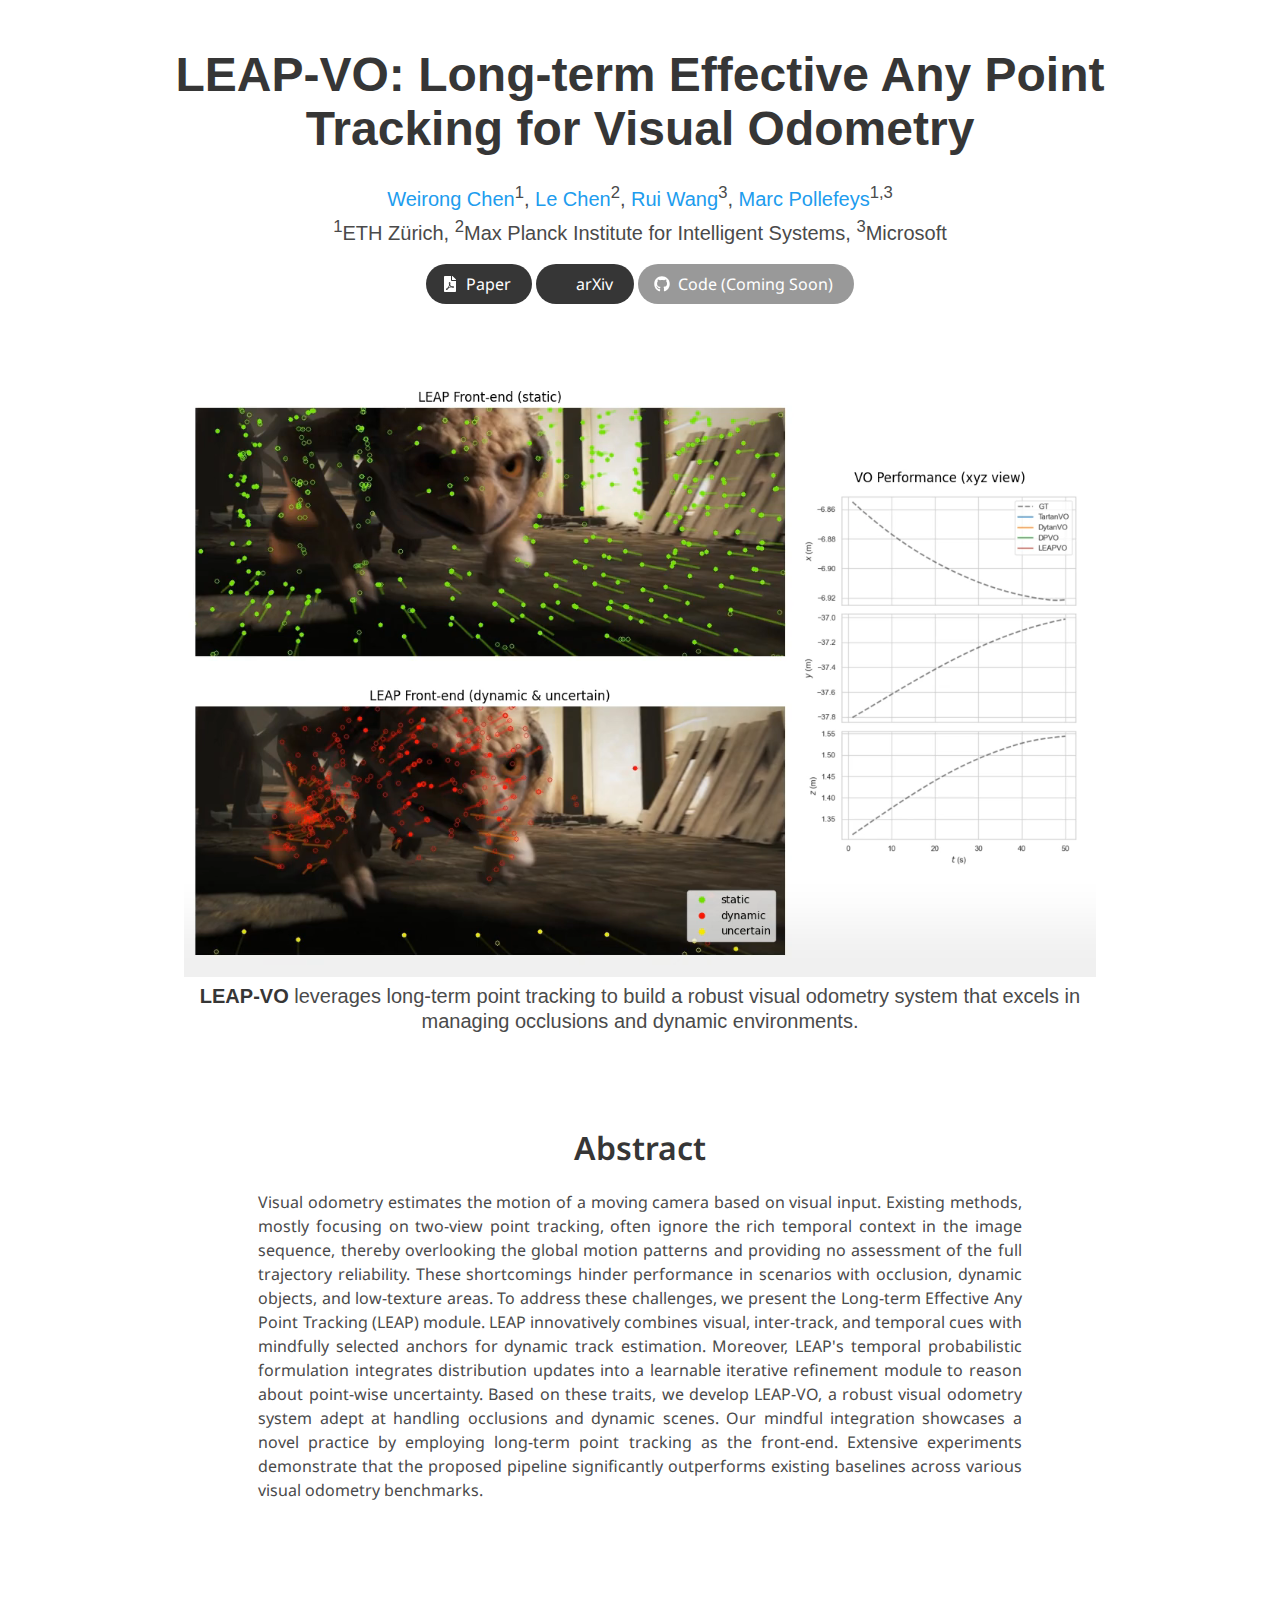
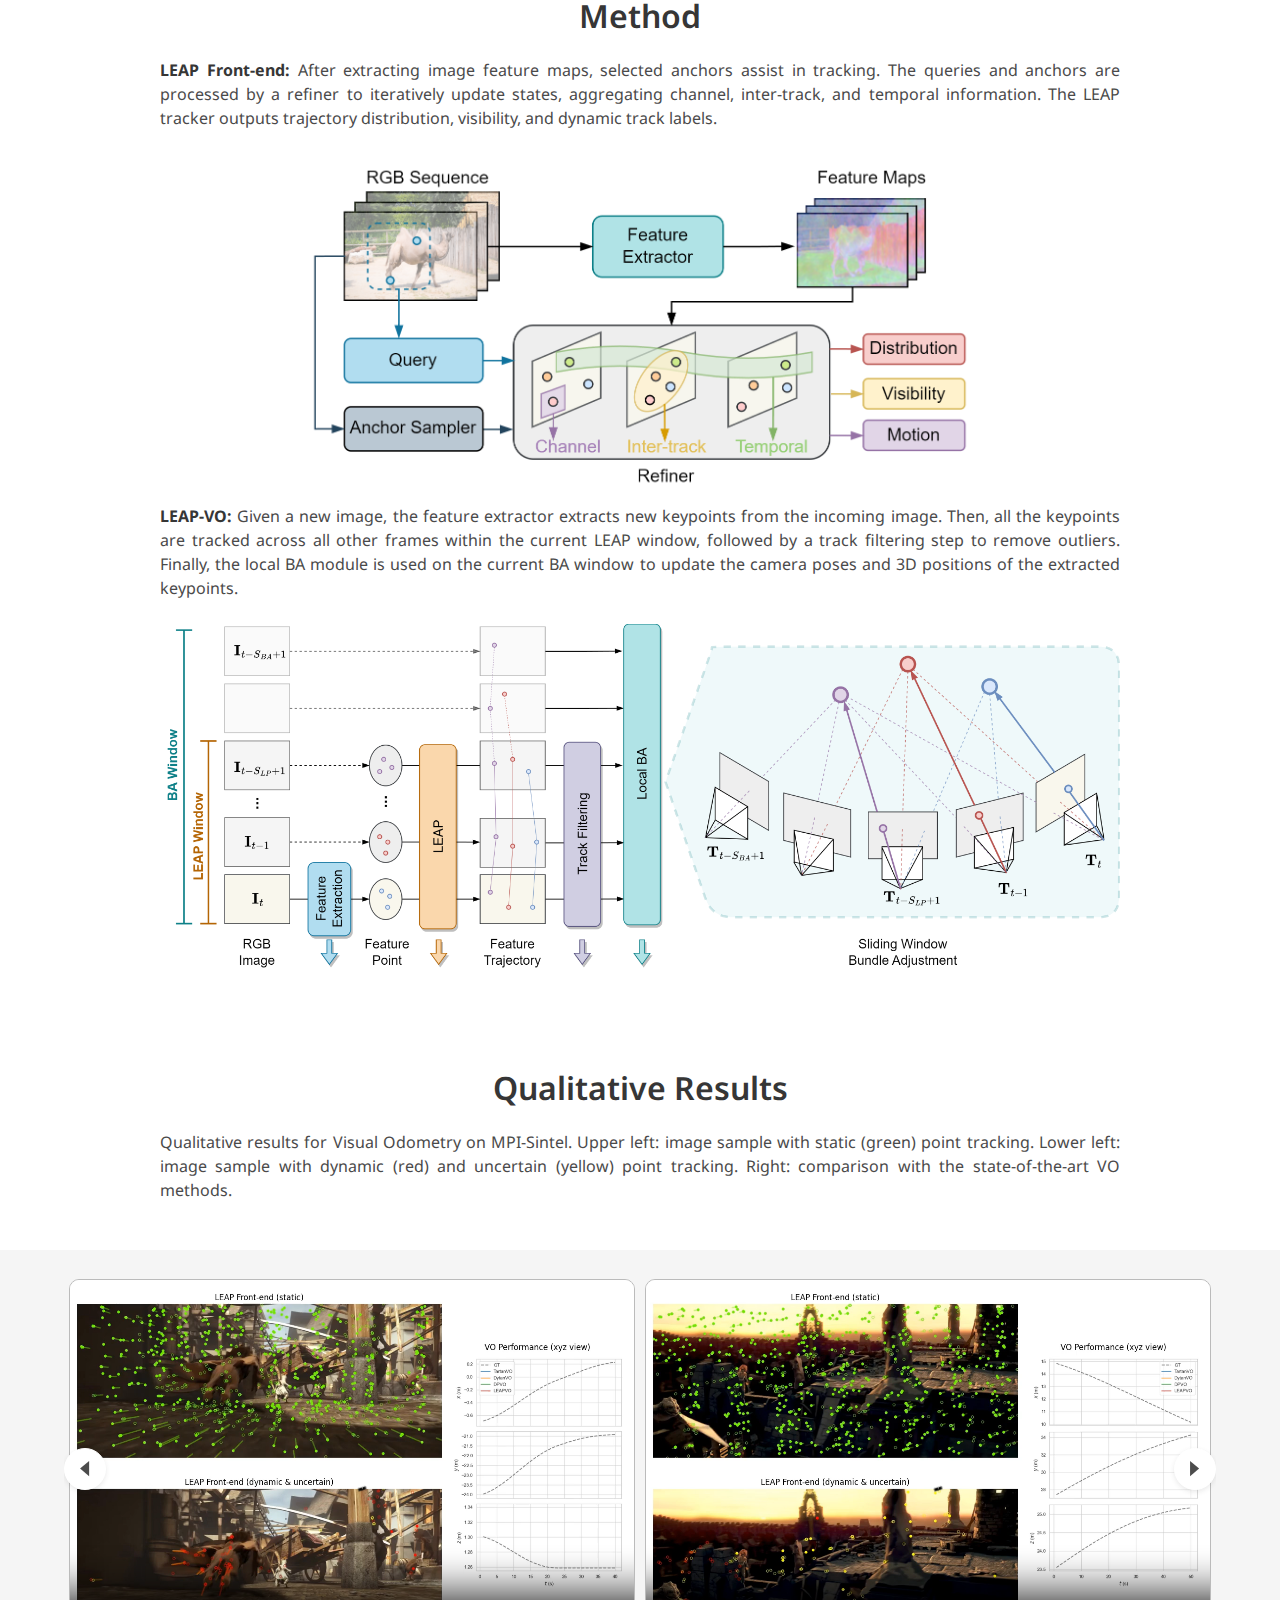
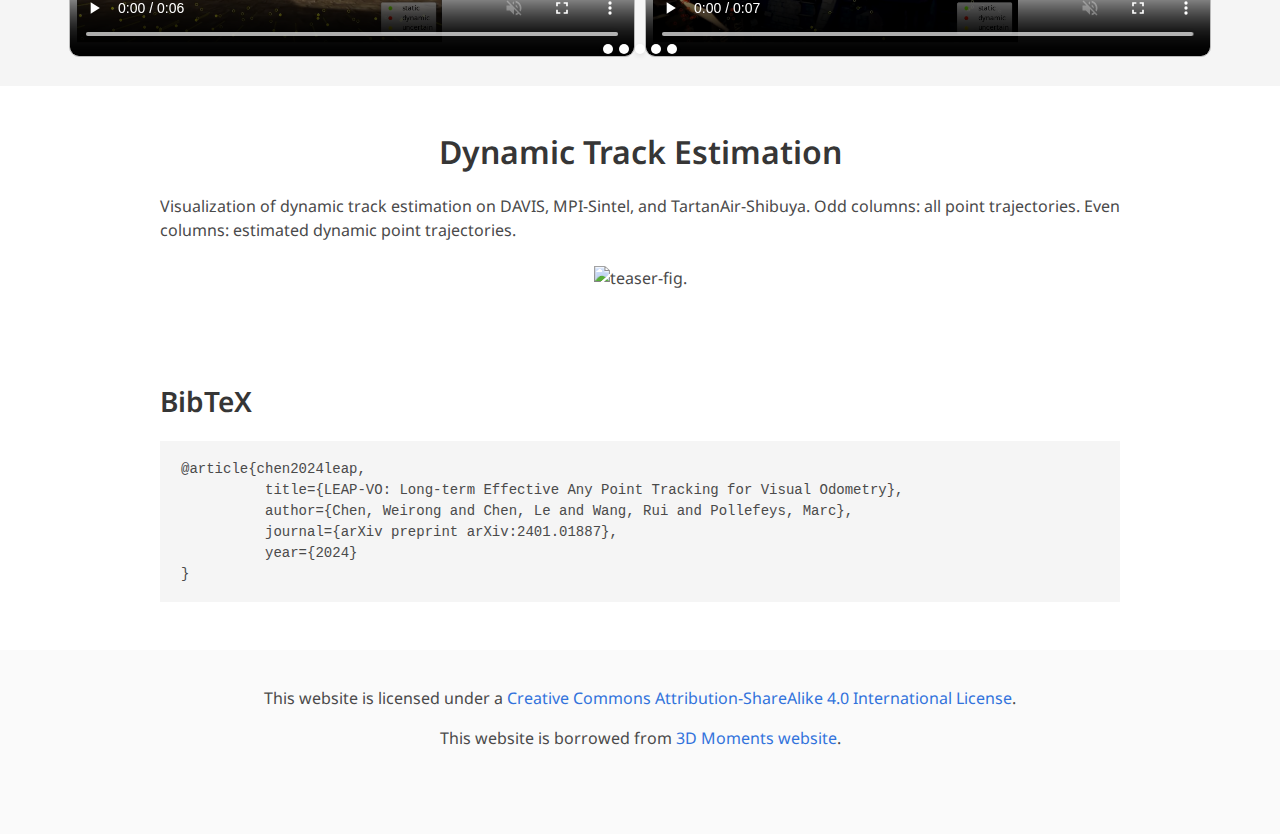
==== projects/leapvo/index.html @ bb76ff31 "first commit" ====
<!DOCTYPE html>
<html>
<head>
  <meta charset="utf-8">
  <meta name="description"
        content="Long-term Effective Any Point Tracking for Visual Odometry">
  <meta name="keywords" content="LEAPVO, visual odometry">
  <meta name="viewport" content="width=device-width, initial-scale=1">
  <title>LEAP-VO: Long-term Effective Any Point Tracking for Visual Odometry</title>

  <!-- Global site tag (gtag.js) - Google Analytics -->
  <script async src="https://www.googletagmanager.com/gtag/js?id=G-PYVRSFMDRL"></script>
  <script>
    window.dataLayer = window.dataLayer || [];

    function gtag() {
      dataLayer.push(arguments);
    }

    gtag('js', new Date());

    gtag('config', 'G-PYVRSFMDRL');
  </script>

  <link href="https://fonts.googleapis.com/css?family=Google+Sans|Noto+Sans|Castoro"
        rel="stylesheet">

  <link rel="stylesheet" href="./static/css/bulma.min.css">
  <link rel="stylesheet" href="./static/css/bulma-carousel.min.css">
  <link rel="stylesheet" href="./static/css/bulma-slider.min.css">
  <link rel="stylesheet" href="./static/css/fontawesome.all.min.css">
  <link rel="stylesheet"
        href="https://cdn.jsdelivr.net/gh/jpswalsh/academicons@1/css/academicons.min.css">
  <link rel="stylesheet" href="./static/css/index.css">

  <script src="https://ajax.googleapis.com/ajax/libs/jquery/3.5.1/jquery.min.js"></script>
  <script defer src="./static/js/fontawesome.all.min.js"></script>
  <script src="./static/js/bulma-carousel.min.js"></script>
  <script src="./static/js/bulma-slider.min.js"></script>
  <script src="./static/js/index.js"></script>
</head>
<body>

<section class="hero">
  <div class="hero-body">
    <div class="container is-max-desktop">
      <div class="columns is-centered">
        <div class="column has-text-centered">
          <h1 class="title is-1 publication-title">LEAP-VO: Long-term Effective Any Point Tracking for Visual Odometry</h1>
          <div class="is-size-5 publication-authors">
            <span class="author-block">
              <a href="https://chiaki530.github.io/">Weirong Chen</a><sup>1</sup>,</span>
            <span class="author-block">
              <a href="https://clthegoat.github.io/">Le Chen</a><sup>2</sup>,</span>
            <span class="author-block">
              <a href="https://rui2016.github.io/">Rui Wang</a><sup>3</sup>,
            </span>
            <span class="author-block">
              <a href="https://people.inf.ethz.ch/marc.pollefeys/">Marc Pollefeys</a><sup>1,3</sup>
            </span>           
          </div>

          <div class="is-size-5 publication-authors">
            <span class="author-block"><sup>1</sup>ETH Zürich,</span>
            <span class="author-block"><sup>2</sup>Max Planck Institute for Intelligent Systems,</span>
            <span class="author-block"><sup>3</sup>Microsoft</span>
          </div>

          
          <div class="column has-text-centered">
            <div class="publication-links">
              <!-- PDF Link. -->
              <span class="link-block">
                <a href="static/pdfs/2401.01887.pdf"
                   class="external-link button is-normal is-rounded is-dark">
                  <span class="icon">
                      <i class="fas fa-file-pdf"></i>
                  </span>
                  <span>Paper</span>
                </a>
              </span>
              <span class="link-block">
                <a href="https://arxiv.org/abs/2401.01887"
                   class="external-link button is-normal is-rounded is-dark">
                  <span class="icon">
                      <i class="ai ai-arxiv"></i>
                  </span>
                  <span>arXiv</span>
                </a>
              </span>
              <!-- Video Link. -->
              <!-- <span class="link-block">
                <a href="#overview_video"
                   class="external-link button is-normal is-rounded is-dark">
                  <span class="icon">
                      <i class="fab fa-youtube"></i>
                  </span>
                  <span>Video</span>
                </a>
              </span> -->
              <!-- Supp Link. -->
              <!-- <span class="link-block">
                <a href="static/pdfs/supp.pdf"
                   class="external-link button is-normal is-rounded is-dark">
                  <span class="icon">
                      <i class="fas fa-file-pdf"></i>
                  </span>
                  <span>Supp</span>
                </a>
              </span> -->
              <!-- Code Link. -->
              <span class="link-block">
                <a href=""
                class="external-link button is-normal is-rounded is-dark" disabled="">
               <span class="icon">
                   <i class="fab fa-github"></i>
               </span>
               <span>Code (Coming Soon)</span>
               </a>
              </span>
              <!-- Dataset Link. -->
              <!-- <span class="link-block">
                <a href="https://github.com/google/nerfies/releases/tag/0.1"
                   class="external-link button is-normal is-rounded is-dark">
                  <span class="icon">
                      <i class="far fa-images"></i>
                  </span>
                  <span>Data</span>
                  </a>
              </span> -->
            </div>

          </div>
        </div>
      </div>
    </div>
  </div>
</section>


<section class="hero teaser">
  <div class="container is-max-desktop">
    <div class="hero-body">
      <video id="teaser" autoplay muted loop playsinline controls width="100%">
        <source src="static/videos/sintel_market_5.mp4" type="video/mp4">
      </video>
      <h2 class="subtitle has-text-centered">
        <strong>LEAP-VO</strong> leverages long-term point tracking to build a robust visual odometry system that excels in managing occlusions and dynamic environments.
      </h2>
    </div>
  </div>
</section>





<section class="section">
  <div class="container is-max-desktop">
    <!-- Abstract. -->
    <div class="columns is-centered has-text-centered">
      <div class="column is-four-fifths">
        <h2 class="title is-3">Abstract</h2>
        <div class="content has-text-justified">
          <p>
            Visual odometry estimates the motion of a moving camera based on visual input. 
            Existing methods, mostly focusing on two-view point tracking, often ignore the rich temporal context in the image sequence, 
            thereby overlooking the global motion patterns and providing no assessment of the full trajectory reliability. 
            These shortcomings hinder performance in scenarios with occlusion, dynamic objects, 
            and low-texture areas. To address these challenges, we present the Long-term Effective Any Point Tracking (LEAP) module. 
            LEAP innovatively combines visual, inter-track, and temporal cues with mindfully selected anchors for dynamic track estimation. 
            Moreover, LEAP's temporal probabilistic formulation integrates distribution updates into a learnable iterative refinement module to reason about point-wise uncertainty.
            Based on these traits, we develop LEAP-VO, a robust visual odometry system adept at handling occlusions and dynamic scenes. 
            Our mindful integration showcases a novel practice by employing long-term point tracking as the front-end. 
            Extensive experiments demonstrate that the proposed pipeline significantly outperforms existing baselines across various visual odometry benchmarks.
          </p>
        </div>
      </div>
    </div>
    <!--/ Abstract. -->

<!-- <div align="center" style="margin-top:80px;" style="margin-bottom:120px;">
<img style='height: auto; width: 75%; object-fit: contain' src="static/images/overview.png" alt="overview_image">
</div>  -->

    <!-- Paper video. -->
    <!-- <div class="columns is-centered has-text-centered">
      <div class="column is-four-fifths">
        <h2 class="title is-3">Video</h2>
        <a id="overview_video"></a>
          <video id="teaser" playsinline controls width="100%">
            <source src="static/videos/overview_video.mp4" type="video/mp4">
          </video>
      </div>
    </div> -->
    <!--/ Paper video. -->
  </div>
</section>



<section class="section">
  <div class="container is-max-desktop">
    <!-- Abstract. -->
    <div class="columns is-centered has-text-centered">
      <div class="column">
        <h2 class="title is-3">Method</h2>
        <!-- <h3 class="title is-4">LEAP Front-end</h3> -->
        <div class="content has-text-justified">
          <p>
            <strong>LEAP Front-end:</strong> After extracting image feature maps, selected anchors assist in tracking. 
            The queries and anchors are processed by a refiner to iteratively update states, aggregating channel, inter-track, and temporal information. 
            The LEAP tracker outputs trajectory distribution, visibility, and dynamic track labels.
          </p>
        </div>
        <img src="./static/images/leap_frontend.png"
                  class="teaser-fig"
                  width="70%"
                  alt="teaser-fig."/>
        <!-- <h3 class="title is-4">LEAP VO</h3> -->
        <div class="content has-text-justified">
                    <p>
                      <strong>LEAP-VO:</strong> Given a new image, the feature extractor extracts new keypoints from the incoming image. 
                      Then, all the keypoints are tracked across all other frames within the current LEAP window, followed by a track filtering step to remove outliers. 
                      Finally, the local BA module is used on the current BA window to update the camera poses and 3D positions of the extracted keypoints. 
                    </p>
                    </div>
        <img src="./static/images/leap_vo.png"
        class="teaser-fig"
        alt="teaser-fig."/>


      </div>
    </div>
    <!--/ Abstract. -->
  </div>
</section>

<section class="section">
    <div class="container is-max-desktop">
      <!-- Exp. -->
      <div class="columns is-centered has-text-centered">
        <div class="column">
          <h2 class="title is-3">Qualitative Results</h2>
          <div class="content has-text-justified">
            <p>
            Qualitative results for Visual Odometry on MPI-Sintel.
            Upper left: image sample with static (green) point tracking. 
            Lower left: image sample with dynamic (red) and uncertain (yellow) point tracking. 
            Right: comparison with the state-of-the-art VO methods. 
            </p>
          </div>
  
        </div>
      </div>
      <!--/ Exp. -->
    </div>
</section>

  <section class="hero is-light is-small">
    <div class="hero-body">
      <div class="container">
        <div id="results-carousel" class="carousel results-carousel">
          <div class="item item-fullbody">
            <video poster="" id="fullbody" autoplay playsinline controls muted loop height="100%">
              <source src="static/videos/sintel_market_6.mp4"
                      type="video/mp4">
            </video>
          </div>
  
          <div class="item item-shiba">
            <video poster="" id="shiba" autoplay playsinline controls muted loop height="100%">
              <source src="static/videos/sintel_temple_2.mp4"
                      type="video/mp4">
            </video>
          </div>
          <div class="item item-toby">
            <video poster="" id="toby" autoplay playsinline controls muted loop height="100%">
              <source src="static/videos/sintel_market_5.mp4"
                      type="video/mp4">
            </video>
          </div>
          <div class="item item-chair-tp">
            <video poster="" id="chair-tp" autoplay playsinline controls muted loop width="100%">
              <source src="static/videos/sintel_sleeping_2.mp4"
                      type="video/mp4">
            </video>
          </div>
          <div class="item item-chair-tp">
            <video poster="" id="chair-tp" autoplay playsinline controls muted loop width="100%">
              <source src="static/videos/sintel_market_2.mp4"
                      type="video/mp4">
            </video>
          </div>
        </div>
      </div>
    </div>
  </section>


  <section class="section">
    <div class="container is-max-desktop">
      <!-- Exp. -->
      <div class="columns is-centered has-text-centered">
        <div class="column">  
          <h2 class="title is-3">Dynamic Track Estimation</h3>
          <div class="content has-text-justified">
            <p>
              Visualization of dynamic track estimation on DAVIS, MPI-Sintel, and TartanAir-Shibuya.
              Odd columns: all point trajectories. Even columns:  estimated dynamic point trajectories.
            </p>
          </div>
          <img src="./static/images/dyn_combine.png"
                    class="teaser-fig"
                    alt="teaser-fig."/>
        </div>
      </div>
      <!--/ Exp. -->
    </div>
  </section>

  <section class="section" id="BibTeX">
  <div class="container is-max-desktop content">
    <h2 class="title">BibTeX</h2>
    <pre><code>@article{chen2024leap,
          title={LEAP-VO: Long-term Effective Any Point Tracking for Visual Odometry},
          author={Chen, Weirong and Chen, Le and Wang, Rui and Pollefeys, Marc},
          journal={arXiv preprint arXiv:2401.01887},
          year={2024}
}</code></pre>
  </div>
</section>



<footer class="footer">
  <div align="center" class="container">
    <div class="columns is-centered">
        <div class="content">
          <p>
            This website is licensed under a <a rel="license"
                                                href="http://creativecommons.org/licenses/by-sa/4.0/">Creative
            Commons Attribution-ShareAlike 4.0 International License</a>.
          </p>
          <p>
            This website is borrowed from <a href="https://github.com/3d-moments/3d-moments.github.io">3D Moments website</a>.
          </p>
          </div>
      </div>
    </div>
</footer>


</body>
</html>
---- projects/leapvo/static/css/index.css ----
body {
  font-family: 'Noto Sans', sans-serif;
}


.footer .icon-link {
    font-size: 25px;
    color: #000;
}

.link-block a {
    margin-top: 5px;
    margin-bottom: 5px;
}

.dnerf {
  font-variant: small-caps;
}


.teaser .hero-body {
  padding-top: 0;
  padding-bottom: 3rem;
}

.teaser {
  font-family: 'Google Sans', sans-serif;
}


.publication-title {
}

.publication-banner {
  max-height: parent;

}

.publication-banner video {
  position: relative;
  left: auto;
  top: auto;
  transform: none;
  object-fit: fit;
}

.publication-header .hero-body {
}

.publication-title {
    font-family: 'Google Sans', sans-serif;
}

.publication-authors {
    font-family: 'Google Sans', sans-serif;
}

.publication-venue {
    color: #555;
    width: fit-content;
    font-weight: bold;
}

.publication-awards {
    color: #ff3860;
    width: fit-content;
    font-weight: bolder;
}

.publication-authors {
}

.publication-authors a {
   color: hsl(204, 86%, 53%) !important;
}

.publication-authors a:hover {
    text-decoration: underline;
}

.author-block {
  display: inline-block;
}

.publication-banner img {
}

.publication-authors {
  /*color: #4286f4;*/
}

.publication-video {
    position: relative;
    width: 100%;
    height: 0;
    padding-bottom: 56.25%;

    overflow: hidden;
    border-radius: 10px !important;
}

.publication-video iframe {
    position: absolute;
    top: 0;
    left: 0;
    width: 100%;
    height: 100%;
}

.publication-body img {
}

.results-carousel {
  overflow: hidden;
  margin: auto;
}

.results-carousel .item {
  margin: 5px;
  overflow: hidden;
  border: 1px solid #bbb;
  border-radius: 10px;
  padding: 0;
  font-size: 0;
/*  display: flex;
  background-color: rgba(0, 0, 0, 1);
  flex-basis: fit-content;
  height: 583px;*/
}

.results-carousel video {
  margin: 0 auto;
}


.interpolation-panel {
  background: #f5f5f5;
  border-radius: 10px;
}

.interpolation-panel .interpolation-image {
  width: 100%;
  border-radius: 5px;
}

.interpolation-video-column {
}

.interpolation-panel .slider {
  margin: 0 !important;
}

.interpolation-panel .slider {
  margin: 0 !important;
}

#interpolation-image-wrapper {
  width: 100%;
}
#interpolation-image-wrapper img {
  border-radius: 5px;
}

#result_video_side {
    width: auto;
    height: 500px;
    object-fit: cover;
}


#result_video_updown {
    width: auto;
    height: 400px;
    object-fit: cover;
}

#result_video_spiral {
    width: auto;
    height: 390px;
    object-fit: cover;
}


#result_video_zooming {
    width: auto;
    height: 398px;
    object-fit: cover;
}

#failure_video {
    width: auto;
    height: 335px;
    object-fit: cover;
}
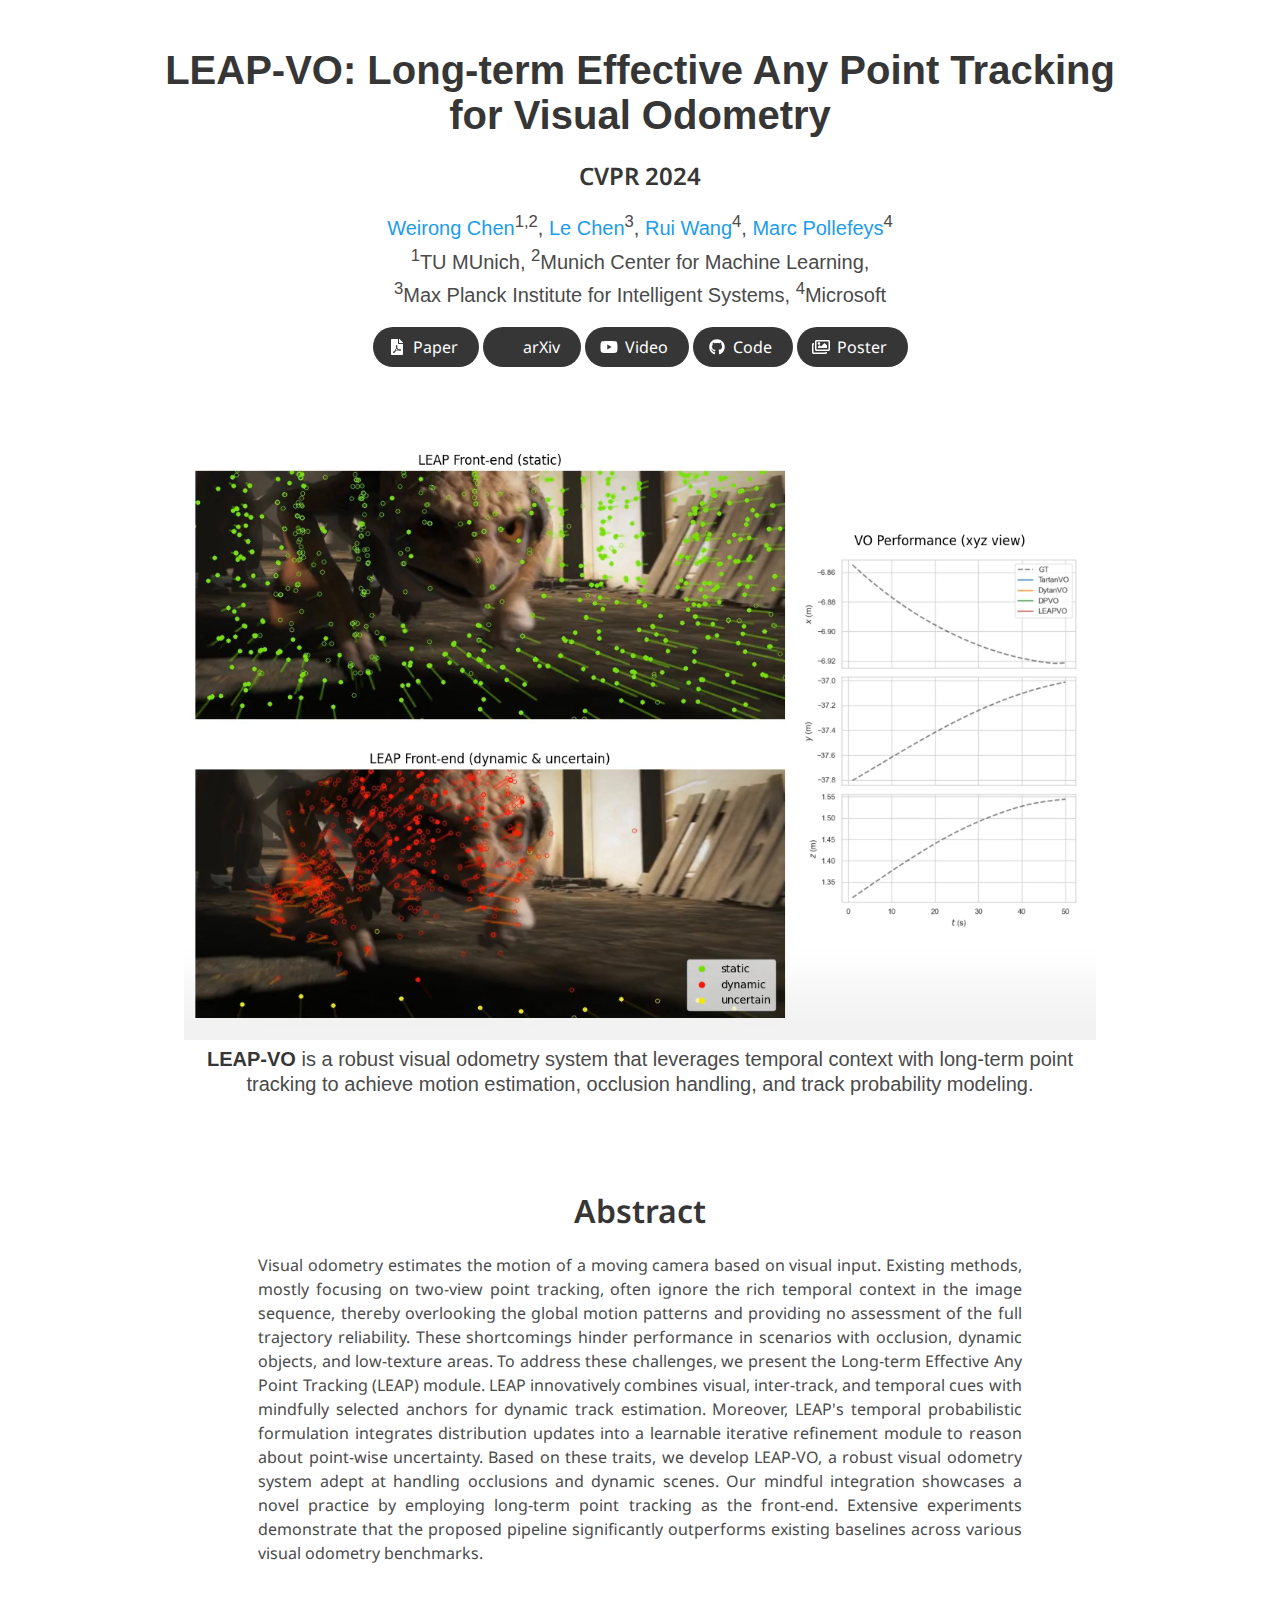
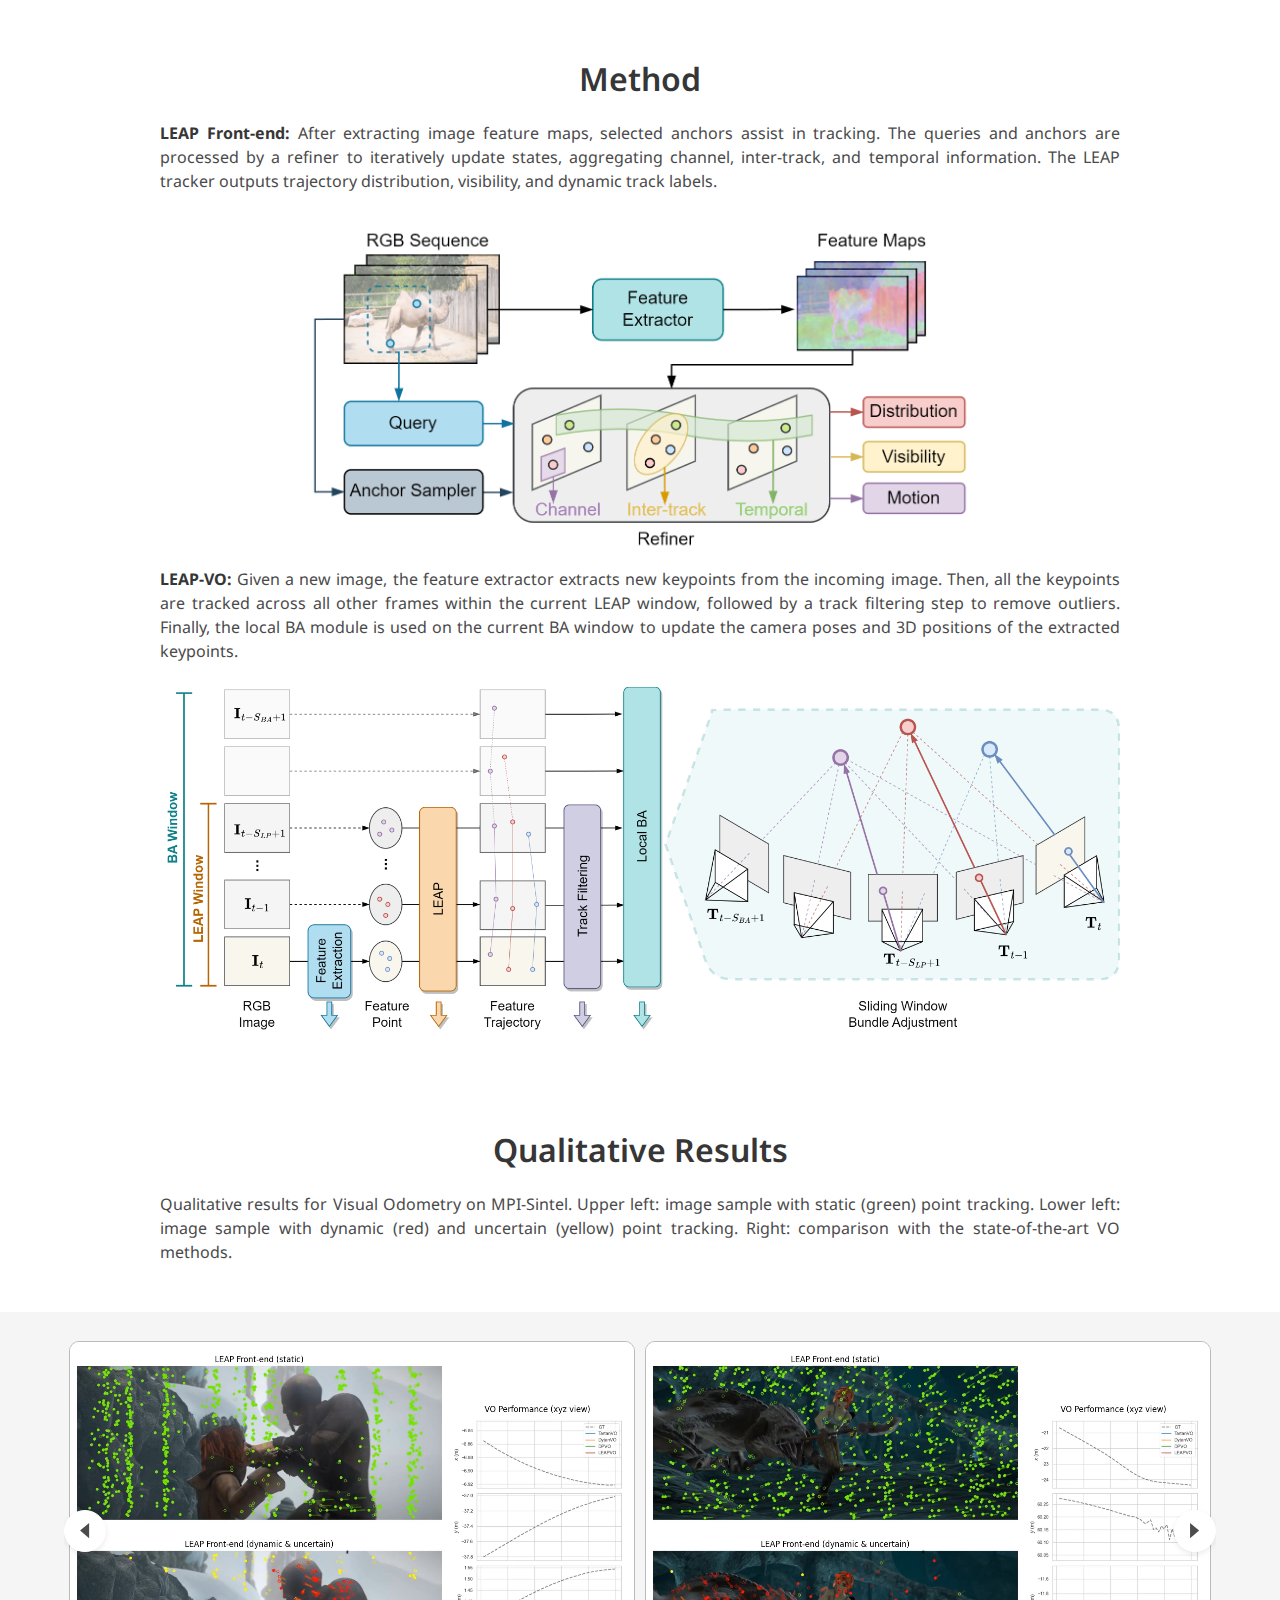
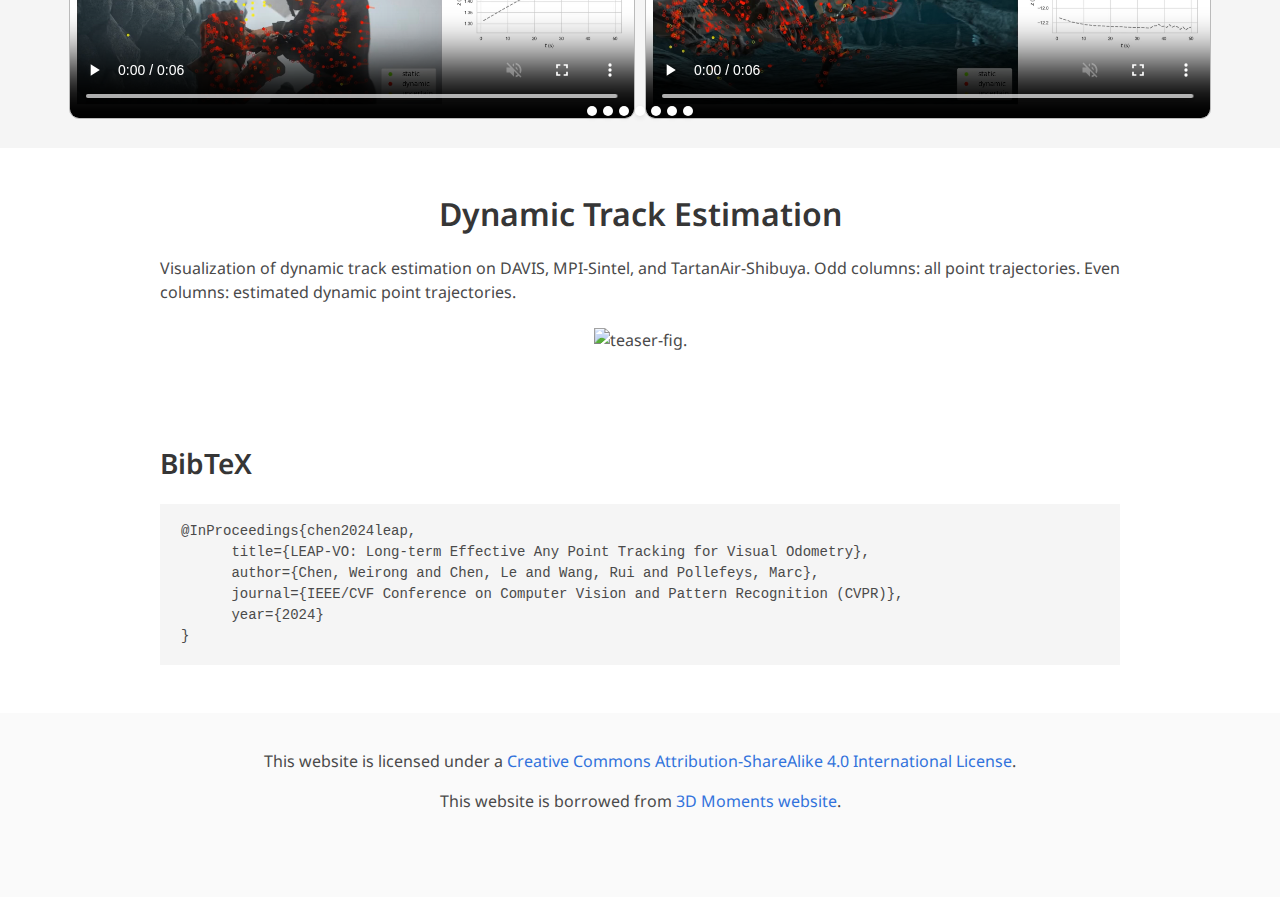
==== commit 4877fdb9: "update" ====
--- a/projects/leapvo/index.html
+++ b/projects/leapvo/index.html
@@ -46,24 +46,28 @@
     <div class="container is-max-desktop">
       <div class="columns is-centered">
         <div class="column has-text-centered">
-          <h1 class="title is-1 publication-title">LEAP-VO: Long-term Effective Any Point Tracking for Visual Odometry</h1>
+          <h1 class="title is-2 publication-title">LEAP-VO: Long-term Effective Any Point Tracking for Visual Odometry</h1>
+          <div class="cvpr2024" style="margin-top: 10px; margin-bottom: 20px;">
+            <h2 class="title is-4">CVPR 2024</h2>
+          </div>
           <div class="is-size-5 publication-authors">
             <span class="author-block">
-              <a href="https://chiaki530.github.io/">Weirong Chen</a><sup>1</sup>,</span>
+              <a href="https://chiaki530.github.io/">Weirong Chen</a><sup>1,2</sup>,</span>
             <span class="author-block">
-              <a href="https://clthegoat.github.io/">Le Chen</a><sup>2</sup>,</span>
+              <a href="https://clthegoat.github.io/">Le Chen</a><sup>3</sup>,</span>
             <span class="author-block">
-              <a href="https://rui2016.github.io/">Rui Wang</a><sup>3</sup>,
+              <a href="https://rui2016.github.io/">Rui Wang</a><sup>4</sup>,
             </span>
             <span class="author-block">
-              <a href="https://people.inf.ethz.ch/marc.pollefeys/">Marc Pollefeys</a><sup>1,3</sup>
+              <a href="https://people.inf.ethz.ch/marc.pollefeys/">Marc Pollefeys</a><sup>4</sup>
             </span>           
           </div>
 
           <div class="is-size-5 publication-authors">
-            <span class="author-block"><sup>1</sup>ETH Zürich,</span>
-            <span class="author-block"><sup>2</sup>Max Planck Institute for Intelligent Systems,</span>
-            <span class="author-block"><sup>3</sup>Microsoft</span>
+            <span class="author-block"><sup>1</sup>TU MUnich,</span>
+            <span class="author-block"><sup>2</sup>Munich Center for Machine Learning,</span><br>
+            <span class="author-block"><sup>3</sup>Max Planck Institute for Intelligent Systems,</span>
+            <span class="author-block"><sup>4</sup>Microsoft</span>
           </div>
 
           
@@ -71,7 +75,7 @@
             <div class="publication-links">
               <!-- PDF Link. -->
               <span class="link-block">
-                <a href="static/pdfs/2401.01887.pdf"
+                <a href="static/files/1435_IEEE_verified.pdf"
                    class="external-link button is-normal is-rounded is-dark">
                   <span class="icon">
                       <i class="fas fa-file-pdf"></i>
@@ -89,15 +93,15 @@
                 </a>
               </span>
               <!-- Video Link. -->
-              <!-- <span class="link-block">
-                <a href="#overview_video"
+              <span class="link-block">
+                <a href="https://www.youtube.com/watch?v=qtGsROYwdm4"
                    class="external-link button is-normal is-rounded is-dark">
                   <span class="icon">
                       <i class="fab fa-youtube"></i>
                   </span>
                   <span>Video</span>
                 </a>
-              </span> -->
+              </span>
               <!-- Supp Link. -->
               <!-- <span class="link-block">
                 <a href="static/pdfs/supp.pdf"
@@ -110,24 +114,24 @@
               </span> -->
               <!-- Code Link. -->
               <span class="link-block">
-                <a href=""
-                class="external-link button is-normal is-rounded is-dark" disabled="">
+                <a href="https://github.com/chiaki530/leapvo"
+                class="external-link button is-normal is-rounded is-dark">
                <span class="icon">
                    <i class="fab fa-github"></i>
                </span>
-               <span>Code (Coming Soon)</span>
+               <span>Code</span>
                </a>
               </span>
               <!-- Dataset Link. -->
-              <!-- <span class="link-block">
-                <a href="https://github.com/google/nerfies/releases/tag/0.1"
+              <span class="link-block">
+                <a href="static/files/CVPR24_poster_leapvo_final.pdf"
                    class="external-link button is-normal is-rounded is-dark">
                   <span class="icon">
                       <i class="far fa-images"></i>
                   </span>
-                  <span>Data</span>
+                  <span>Poster</span>
                   </a>
-              </span> -->
+              </span>
             </div>
 
           </div>
@@ -145,7 +149,7 @@
         <source src="static/videos/sintel_market_5.mp4" type="video/mp4">
       </video>
       <h2 class="subtitle has-text-centered">
-        <strong>LEAP-VO</strong> leverages long-term point tracking to build a robust visual odometry system that excels in managing occlusions and dynamic environments.
+        <strong>LEAP-VO</strong> is a robust visual odometry system that leverages temporal context with long-term point tracking to achieve motion estimation, occlusion handling, and track probability modeling.
       </h2>
     </div>
   </div>
@@ -187,10 +191,10 @@
     <!-- <div class="columns is-centered has-text-centered">
       <div class="column is-four-fifths">
         <h2 class="title is-3">Video</h2>
-        <a id="overview_video"></a>
-          <video id="teaser" playsinline controls width="100%">
-            <source src="static/videos/overview_video.mp4" type="video/mp4">
-          </video>
+        <div class="publication-video">
+          <iframe src="https://www.youtube.com/embed/qtGsROYwdm4"
+                  frameborder="0" allow="autoplay; encrypted-media" allowfullscreen></iframe>
+        </div>
       </div>
     </div> -->
     <!--/ Paper video. -->
@@ -263,14 +267,19 @@
         <div id="results-carousel" class="carousel results-carousel">
           <div class="item item-fullbody">
             <video poster="" id="fullbody" autoplay playsinline controls muted loop height="100%">
-              <source src="static/videos/sintel_market_6.mp4"
-                      type="video/mp4">
-            </video>
-          </div>
-  
+              <source src="static/videos/sintel_ambush_5.mp4"
+                      type="video/mp4">
+            </video>
+          </div>
           <div class="item item-shiba">
             <video poster="" id="shiba" autoplay playsinline controls muted loop height="100%">
-              <source src="static/videos/sintel_temple_2.mp4"
+              <source src="static/videos/sintel_cave_2.mp4"
+                      type="video/mp4">
+            </video>
+          </div>
+          <div class="item item-shiba">
+            <video poster="" id="shiba" autoplay playsinline controls muted loop height="100%">
+              <source src="static/videos/sintel_alley_2.mp4"
                       type="video/mp4">
             </video>
           </div>
@@ -282,13 +291,19 @@
           </div>
           <div class="item item-chair-tp">
             <video poster="" id="chair-tp" autoplay playsinline controls muted loop width="100%">
-              <source src="static/videos/sintel_sleeping_2.mp4"
+              <source src="static/videos/sintel_temple_2.mp4"
                       type="video/mp4">
             </video>
           </div>
           <div class="item item-chair-tp">
             <video poster="" id="chair-tp" autoplay playsinline controls muted loop width="100%">
-              <source src="static/videos/sintel_market_2.mp4"
+              <source src="static/videos/sintel_market_6.mp4"
+                      type="video/mp4">
+            </video>
+          </div>
+          <div class="item item-shiba">
+            <video poster="" id="shiba" autoplay playsinline controls muted loop height="100%">
+              <source src="static/videos/sintel_ambush_4.mp4"
                       type="video/mp4">
             </video>
           </div>
@@ -322,11 +337,11 @@
   <section class="section" id="BibTeX">
   <div class="container is-max-desktop content">
     <h2 class="title">BibTeX</h2>
-    <pre><code>@article{chen2024leap,
-          title={LEAP-VO: Long-term Effective Any Point Tracking for Visual Odometry},
-          author={Chen, Weirong and Chen, Le and Wang, Rui and Pollefeys, Marc},
-          journal={arXiv preprint arXiv:2401.01887},
-          year={2024}
+    <pre><code>@InProceedings{chen2024leap,
+      title={LEAP-VO: Long-term Effective Any Point Tracking for Visual Odometry},
+      author={Chen, Weirong and Chen, Le and Wang, Rui and Pollefeys, Marc},
+      journal={IEEE/CVF Conference on Computer Vision and Pattern Recognition (CVPR)},
+      year={2024}
 }</code></pre>
   </div>
 </section>
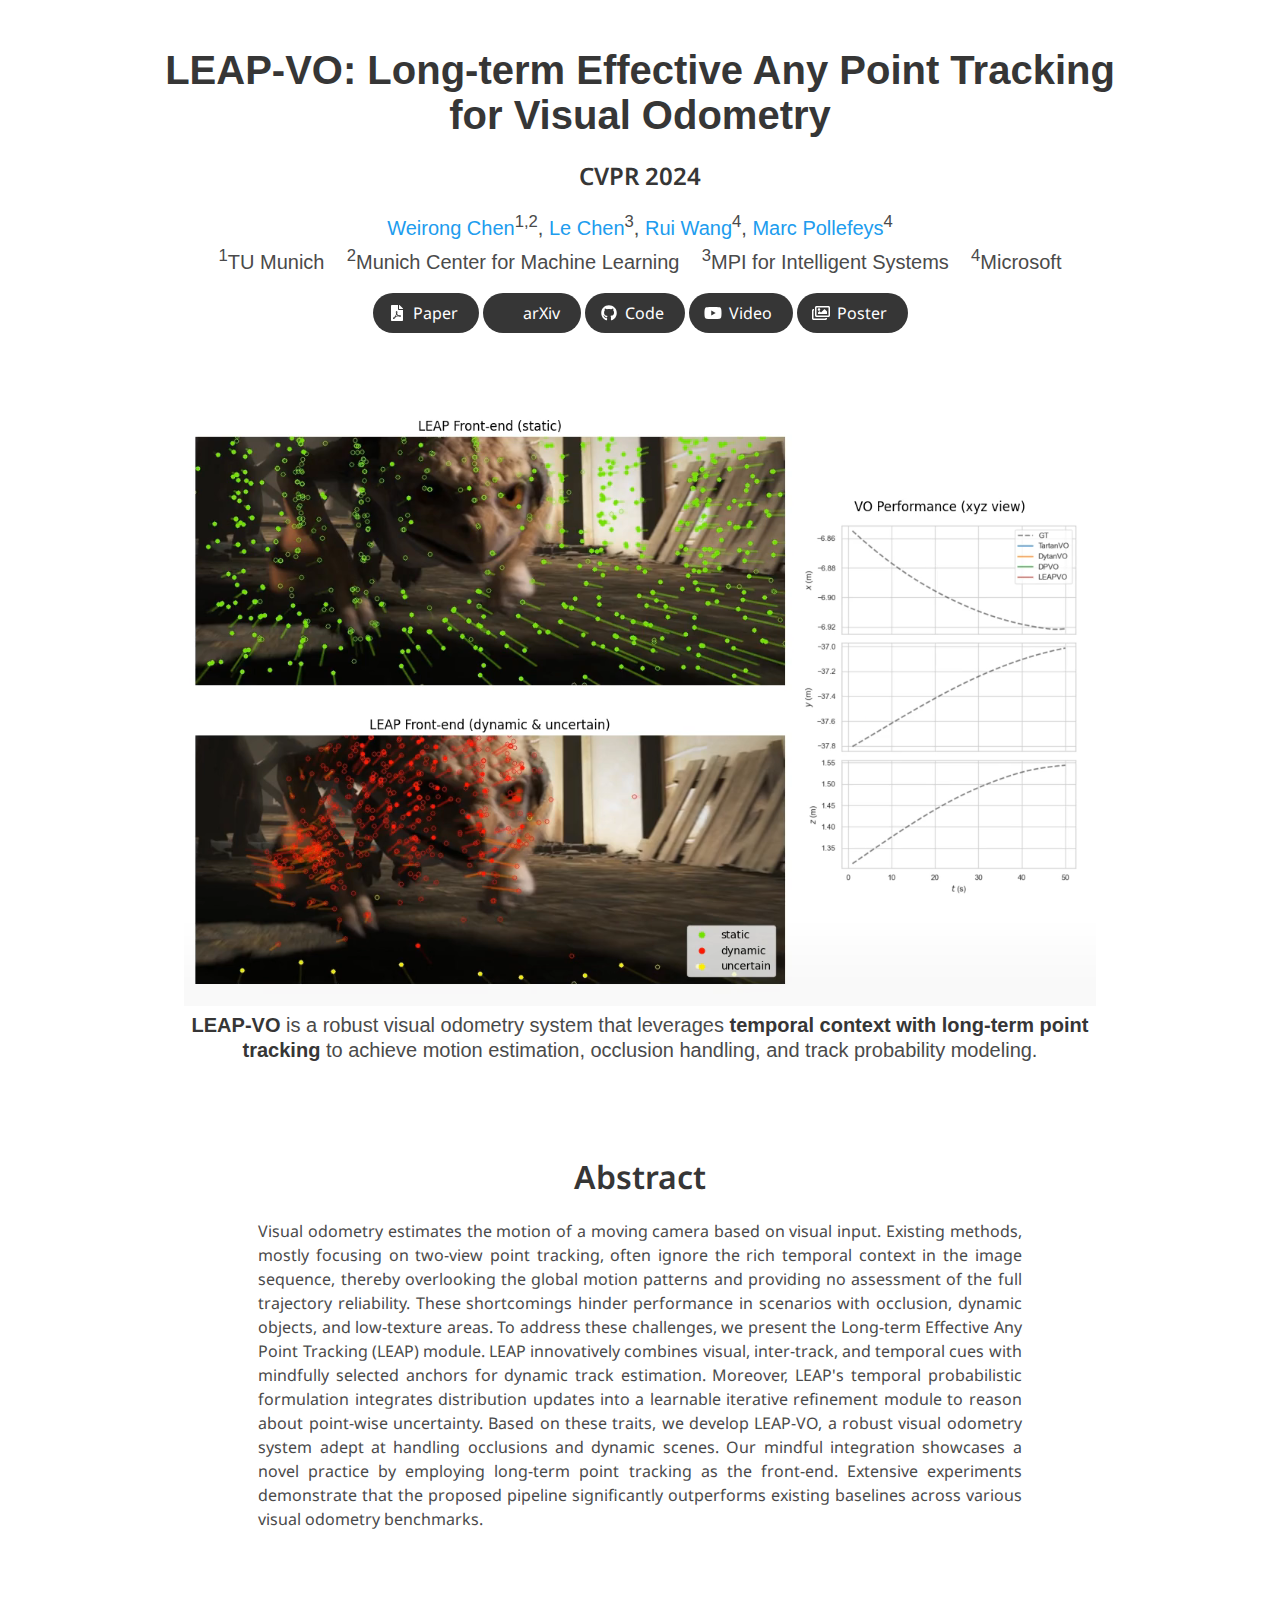
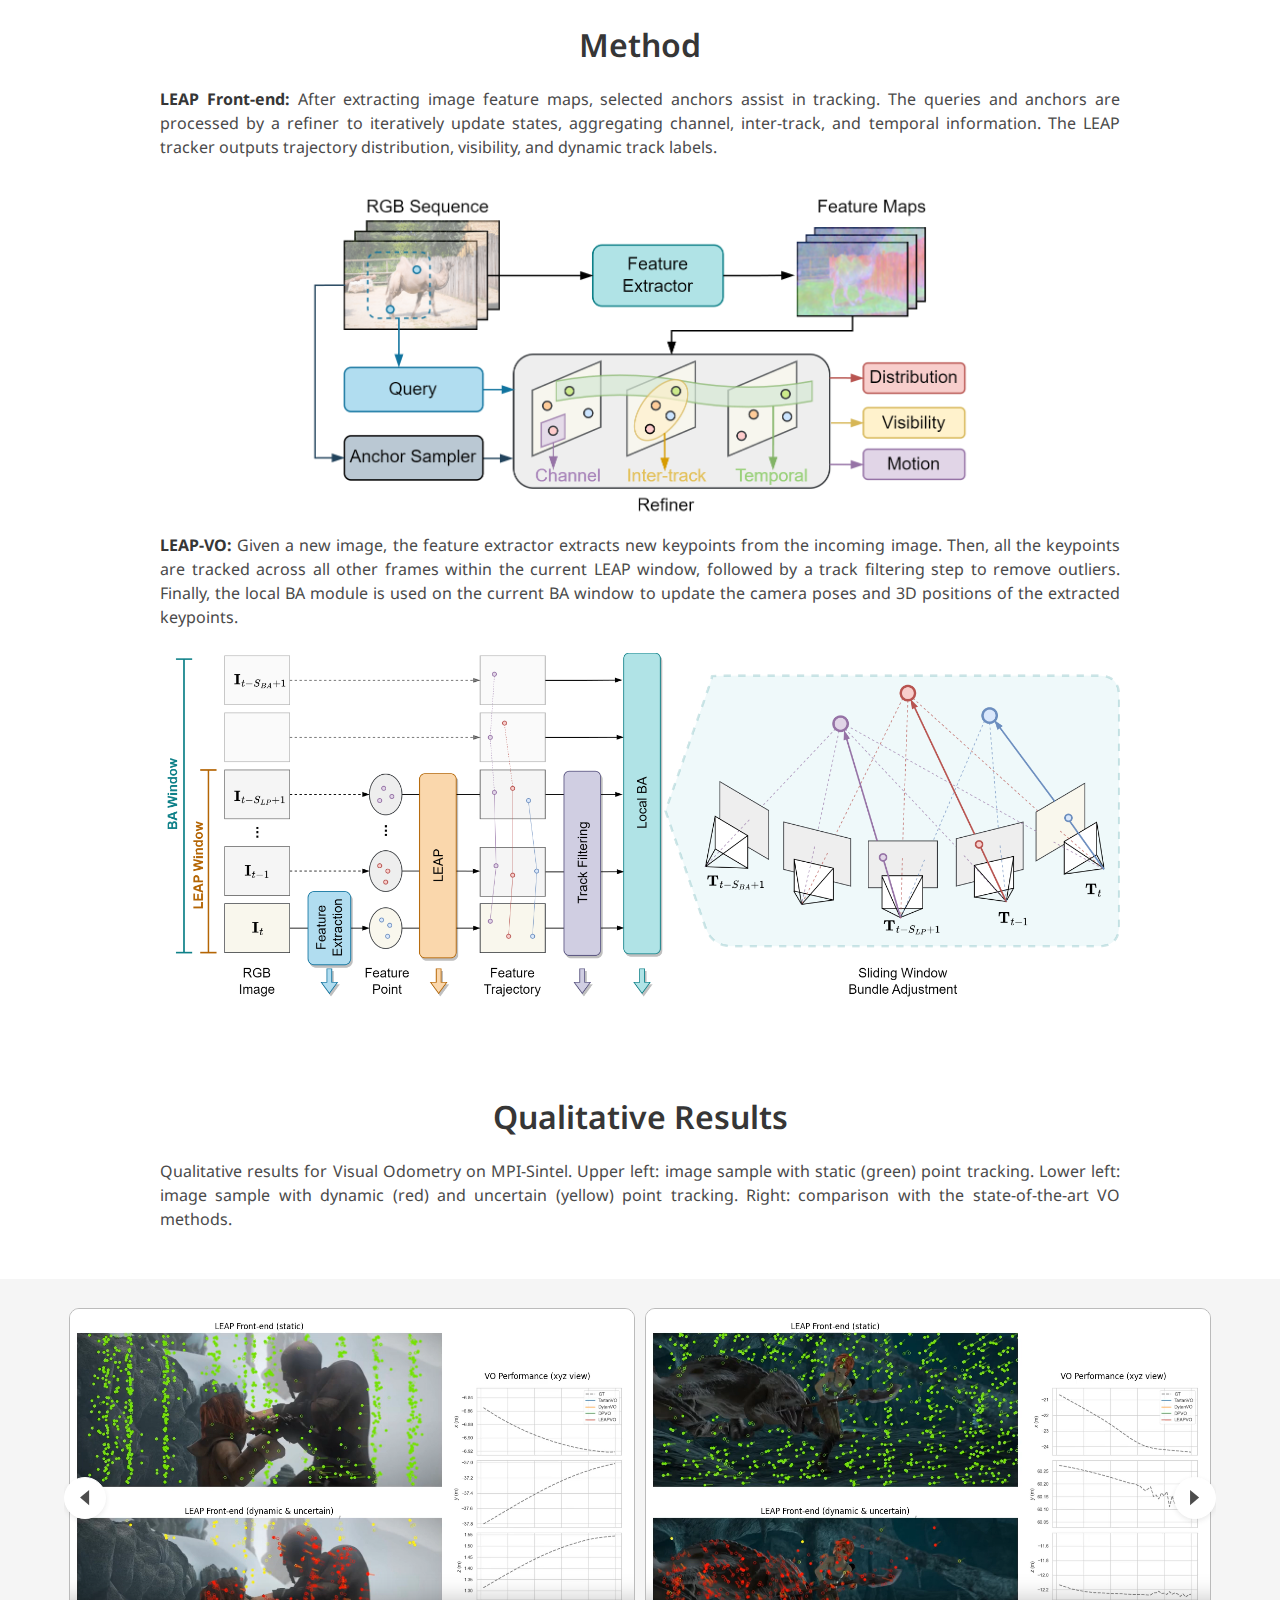
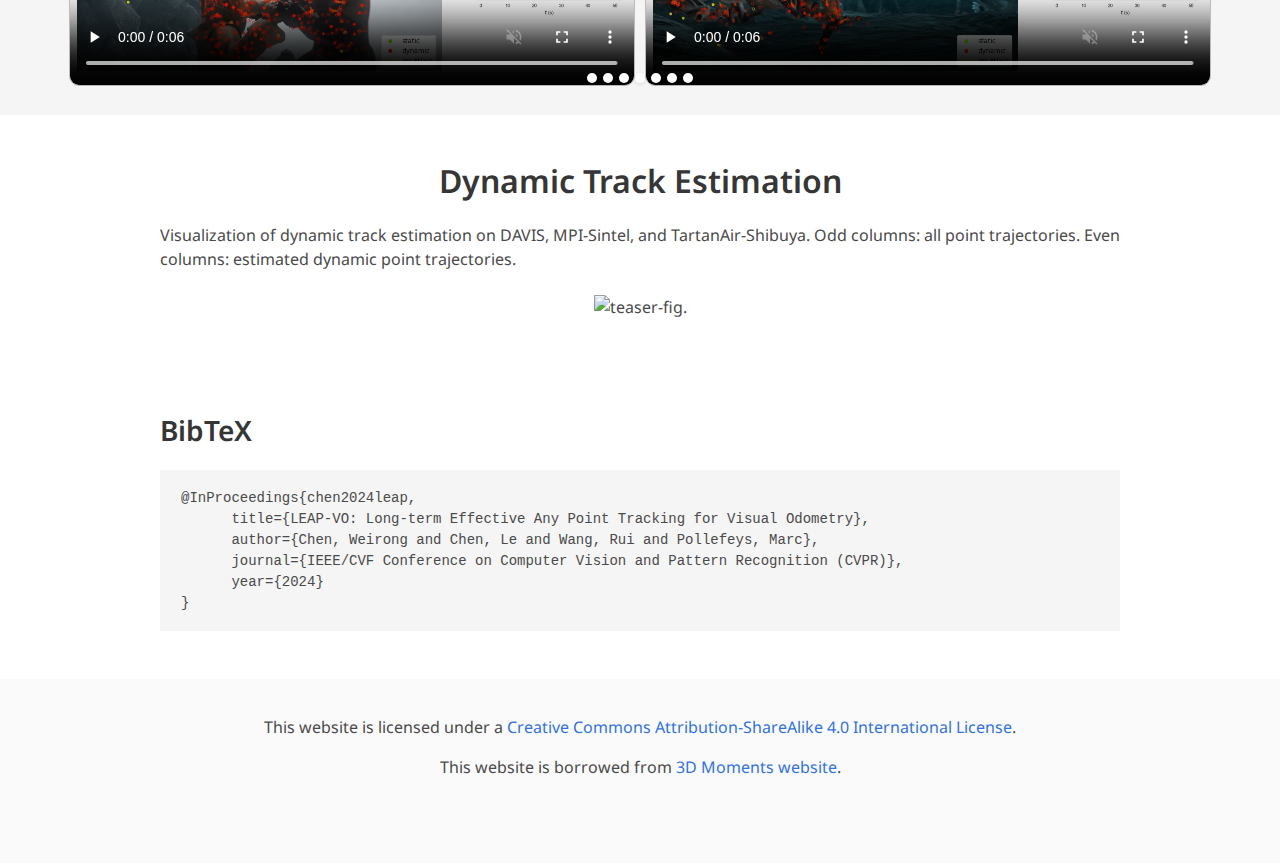
==== commit cc19057f: "update" ====
--- a/projects/leapvo/index.html
+++ b/projects/leapvo/index.html
@@ -46,7 +46,7 @@
     <div class="container is-max-desktop">
       <div class="columns is-centered">
         <div class="column has-text-centered">
-          <h1 class="title is-2 publication-title">LEAP-VO: Long-term Effective Any Point Tracking for Visual Odometry</h1>
+          <h1 class="title is-2 publication-title">LEAP-VO: Long-term Effective Any Point Tracking </br> for Visual Odometry</h1>
           <div class="cvpr2024" style="margin-top: 10px; margin-bottom: 20px;">
             <h2 class="title is-4">CVPR 2024</h2>
           </div>
@@ -64,9 +64,9 @@
           </div>
 
           <div class="is-size-5 publication-authors">
-            <span class="author-block"><sup>1</sup>TU MUnich,</span>
-            <span class="author-block"><sup>2</sup>Munich Center for Machine Learning,</span><br>
-            <span class="author-block"><sup>3</sup>Max Planck Institute for Intelligent Systems,</span>
+            <span class="author-block"><sup>1</sup>TU Munich</span>&nbsp;&nbsp;&nbsp;
+            <span class="author-block"><sup>2</sup>Munich Center for Machine Learning</span>&nbsp;&nbsp;&nbsp;
+            <span class="author-block"><sup>3</sup>MPI for Intelligent Systems</span>&nbsp;&nbsp;&nbsp;
             <span class="author-block"><sup>4</sup>Microsoft</span>
           </div>
 
@@ -90,16 +90,6 @@
                       <i class="ai ai-arxiv"></i>
                   </span>
                   <span>arXiv</span>
-                </a>
-              </span>
-              <!-- Video Link. -->
-              <span class="link-block">
-                <a href="https://www.youtube.com/watch?v=qtGsROYwdm4"
-                   class="external-link button is-normal is-rounded is-dark">
-                  <span class="icon">
-                      <i class="fab fa-youtube"></i>
-                  </span>
-                  <span>Video</span>
                 </a>
               </span>
               <!-- Supp Link. -->
@@ -122,6 +112,17 @@
                <span>Code</span>
                </a>
               </span>
+              <!-- Video Link. -->
+              <span class="link-block">
+                <a href="https://www.youtube.com/watch?v=qtGsROYwdm4"
+                    class="external-link button is-normal is-rounded is-dark">
+                  <span class="icon">
+                      <i class="fab fa-youtube"></i>
+                  </span>
+                  <span>Video</span>
+                </a>
+              </span>
+              
               <!-- Dataset Link. -->
               <span class="link-block">
                 <a href="static/files/CVPR24_poster_leapvo_final.pdf"
@@ -149,14 +150,11 @@
         <source src="static/videos/sintel_market_5.mp4" type="video/mp4">
       </video>
       <h2 class="subtitle has-text-centered">
-        <strong>LEAP-VO</strong> is a robust visual odometry system that leverages temporal context with long-term point tracking to achieve motion estimation, occlusion handling, and track probability modeling.
+        <strong>LEAP-VO</strong> is a robust visual odometry system that leverages <strong>temporal context with long-term point tracking</strong> to achieve motion estimation, occlusion handling, and track probability modeling.
       </h2>
     </div>
   </div>
 </section>
-
-
-
 
 
 <section class="section">
